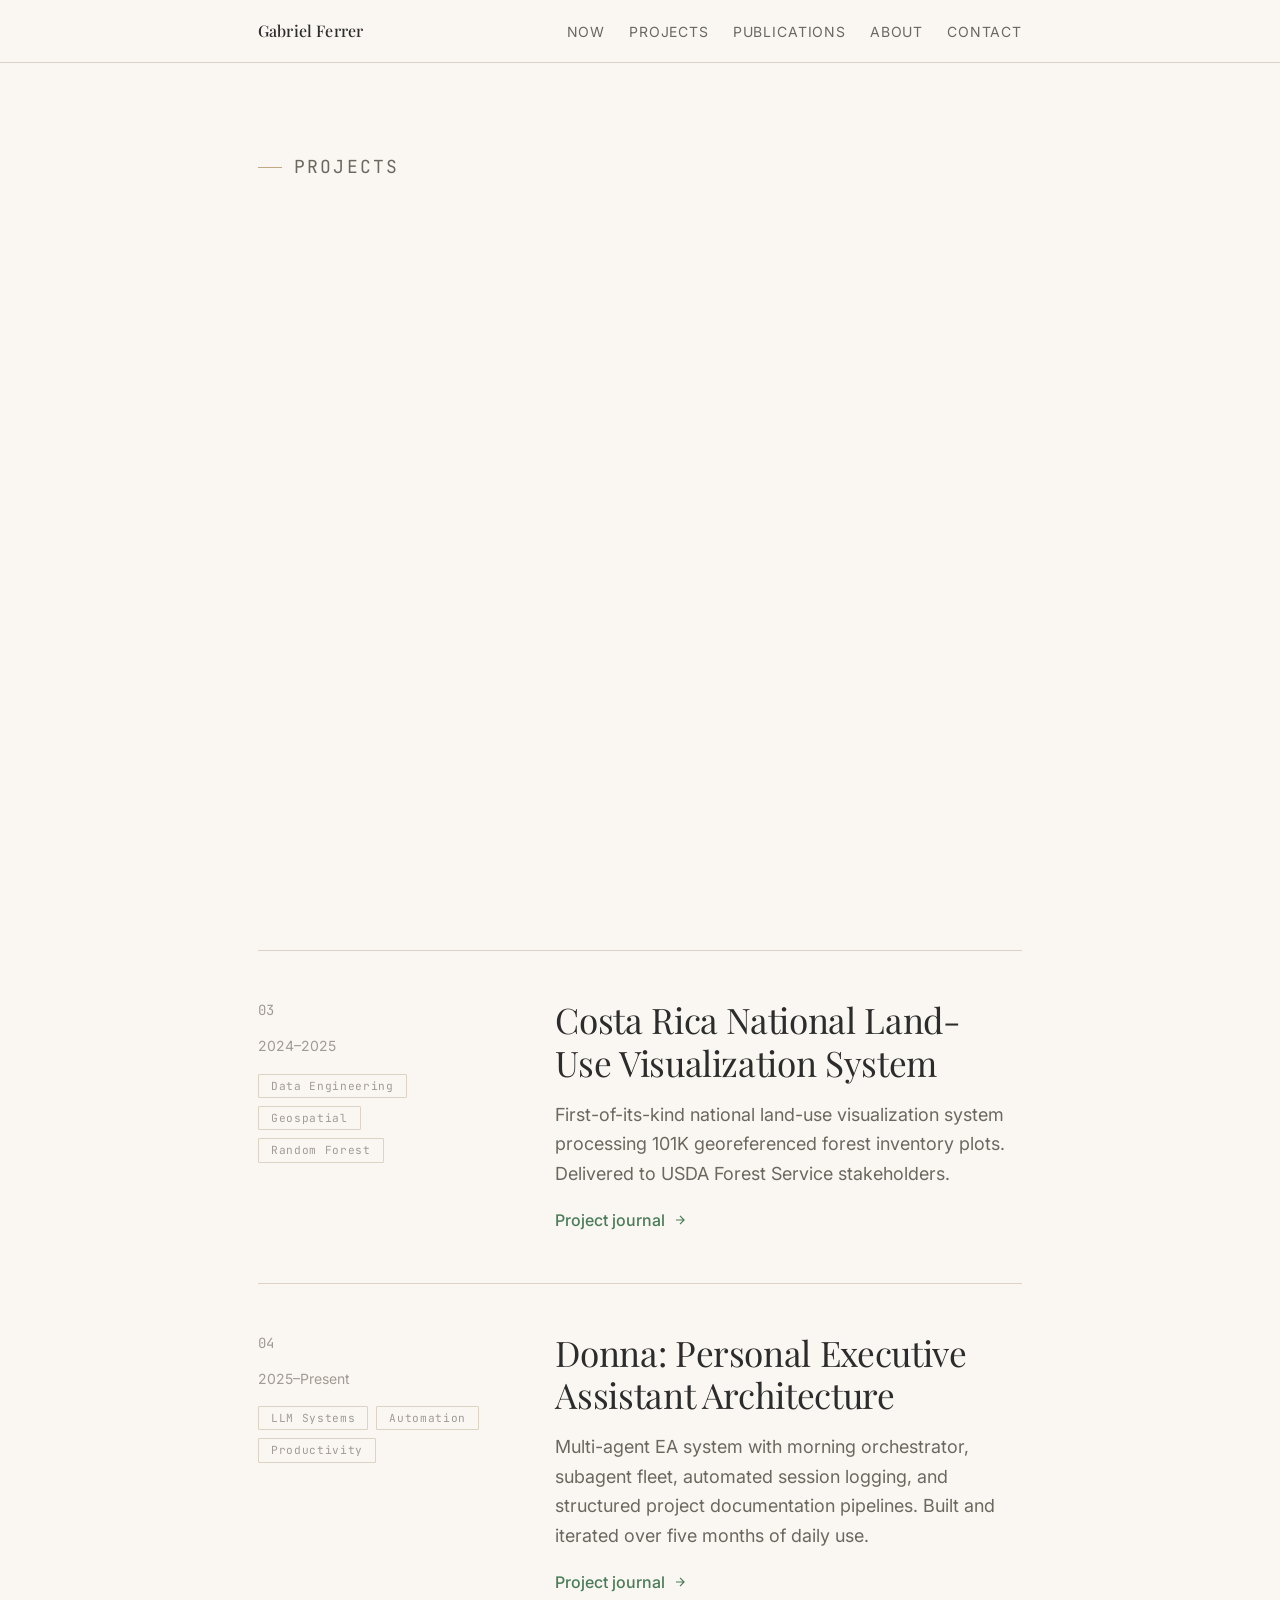
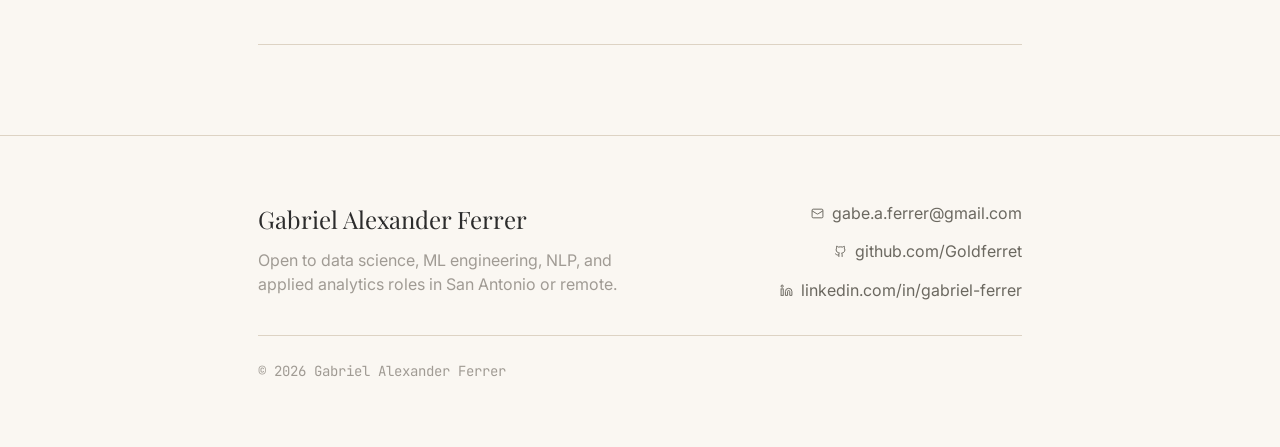
==== work/index.html @ 1fe6c764 "add: style.css, work/index.html, _template.html; extract inline CSS" ====
<!DOCTYPE html>
<html lang="en">
<head>
<meta charset="UTF-8">
<meta name="viewport" content="width=device-width, initial-scale=1.0">
<title>Projects — Gabriel Ferrer</title>
<meta name="description" content="Research projects and applied ML work by Gabriel Ferrer.">
<link rel="preconnect" href="https://fonts.googleapis.com">
<link rel="preconnect" href="https://fonts.gstatic.com" crossorigin>
<link href="https://fonts.googleapis.com/css2?family=Playfair+Display:ital,wght@0,400;0,500;0,600;1,400&family=Inter:wght@300;400;500&family=JetBrains+Mono:wght@400;500&display=swap" rel="stylesheet">
<link rel="stylesheet" href="../style.css">
</head>
<body>

<nav>
  <div class="container nav-inner">
    <a href="/" class="nav-name">Gabriel Ferrer</a>
    <ul class="nav-links">
      <li><a href="/#now">Now</a></li>
      <li><a href="/work/">Projects</a></li>
      <li><a href="/#publications">Publications</a></li>
      <li><a href="/#about">About</a></li>
      <li><a href="/#contact">Contact</a></li>
    </ul>
  </div>
</nav>

<section>
  <div class="container">
    <p class="section-label">Projects</p>

    <div class="work-list">

      <!-- BEACON -->
      <article class="work-entry fade-in">
        <div class="work-meta">
          <p class="work-number">01</p>
          <span class="work-year">2024–2025</span>
          <div class="work-tags">
            <span class="tag">Interpretable ML</span>
            <span class="tag">Remote Sensing</span>
            <span class="tag">Edge AIoT</span>
          </div>
        </div>
        <div class="work-content">
          <h2 class="work-title">Beacon: Interpretable Land-Use Classification for Edge AIoT</h2>
          <p class="work-desc">
            750-experiment ML benchmark comparing interpretable vs. black-box classifiers on remote sensing data. Best Poster Award, ACM/IEEE SEC 2025. Full journal version submitted to J-STARS.
          </p>
          <a href="/work/beacon/" class="work-link">
            Project journal
            <svg class="work-link-arrow" width="14" height="14" viewBox="0 0 24 24" fill="none" stroke="currentColor" stroke-width="2"><path d="M5 12h14M12 5l7 7-7 7"/></svg>
          </a>
        </div>
      </article>

      <!-- MADSCI -->
      <article class="work-entry fade-in">
        <div class="work-meta">
          <p class="work-number">02</p>
          <span class="work-year">2025–Present</span>
          <div class="work-tags">
            <span class="tag">Multi-agent LLM</span>
            <span class="tag">Robotics</span>
            <span class="tag">MCP Protocol</span>
          </div>
        </div>
        <div class="work-content">
          <h2 class="work-title">Tri-Agent LLM System for Autonomous Robotics</h2>
          <p class="work-desc">
            Three-agent LLM orchestration system with 53 MCP tools enabling natural-language-driven autonomous experiment execution on physical robot hardware.
          </p>
          <a href="/work/madsci/" class="work-link">
            Project journal
            <svg class="work-link-arrow" width="14" height="14" viewBox="0 0 24 24" fill="none" stroke="currentColor" stroke-width="2"><path d="M5 12h14M12 5l7 7-7 7"/></svg>
          </a>
        </div>
      </article>

      <!-- USDA -->
      <article class="work-entry fade-in">
        <div class="work-meta">
          <p class="work-number">03</p>
          <span class="work-year">2024–2025</span>
          <div class="work-tags">
            <span class="tag">Data Engineering</span>
            <span class="tag">Geospatial</span>
            <span class="tag">Random Forest</span>
          </div>
        </div>
        <div class="work-content">
          <h2 class="work-title">Costa Rica National Land-Use Visualization System</h2>
          <p class="work-desc">
            First-of-its-kind national land-use visualization system processing 101K georeferenced forest inventory plots. Delivered to USDA Forest Service stakeholders.
          </p>
          <a href="/work/usda/" class="work-link">
            Project journal
            <svg class="work-link-arrow" width="14" height="14" viewBox="0 0 24 24" fill="none" stroke="currentColor" stroke-width="2"><path d="M5 12h14M12 5l7 7-7 7"/></svg>
          </a>
        </div>
      </article>

      <!-- DONNA -->
      <article class="work-entry fade-in">
        <div class="work-meta">
          <p class="work-number">04</p>
          <span class="work-year">2025–Present</span>
          <div class="work-tags">
            <span class="tag">LLM Systems</span>
            <span class="tag">Automation</span>
            <span class="tag">Productivity</span>
          </div>
        </div>
        <div class="work-content">
          <h2 class="work-title">Donna: Personal Executive Assistant Architecture</h2>
          <p class="work-desc">
            Multi-agent EA system with morning orchestrator, subagent fleet, automated session logging, and structured project documentation pipelines. Built and iterated over five months of daily use.
          </p>
          <a href="/work/donna/" class="work-link">
            Project journal
            <svg class="work-link-arrow" width="14" height="14" viewBox="0 0 24 24" fill="none" stroke="currentColor" stroke-width="2"><path d="M5 12h14M12 5l7 7-7 7"/></svg>
          </a>
        </div>
      </article>

    </div>
  </div>
</section>

<footer id="contact">
  <div class="container">
    <div class="footer-inner">
      <div>
        <p class="footer-name">Gabriel Alexander Ferrer</p>
        <p class="footer-tagline">Open to data science, ML engineering, NLP, and applied analytics roles in San Antonio or remote.</p>
      </div>
      <div class="footer-links">
        <a href="mailto:gabe.a.ferrer@gmail.com" class="footer-link">
          <svg width="13" height="13" viewBox="0 0 24 24" fill="none" stroke="currentColor" stroke-width="1.8"><rect x="2" y="4" width="20" height="16" rx="2"/><path d="m22 7-8.97 5.7a1.94 1.94 0 0 1-2.06 0L2 7"/></svg>
          gabe.a.ferrer@gmail.com
        </a>
        <a href="https://github.com/Goldferret" target="_blank" rel="noopener" class="footer-link">
          <svg width="13" height="13" viewBox="0 0 24 24" fill="none" stroke="currentColor" stroke-width="1.8"><path d="M15 22v-4a4.8 4.8 0 0 0-1-3.2c3 0 6-2 6-5.5.08-1.25-.27-2.48-1-3.5.28-1.15.28-2.35 0-3.5 0 0-1 0-3 1.5-2.64-.5-5.36-.5-8 0C6 2 5 2 5 2c-.3 1.15-.3 2.35 0 3.5A5.4 5.4 0 0 0 4 9c0 3.5 3 5.5 6 5.5-.39.49-.68 1.05-.85 1.65-.17.6-.22 1.23-.15 1.85v4"/><path d="M9 18c-4.51 2-5-2-7-2"/></svg>
          github.com/Goldferret
        </a>
        <a href="https://www.linkedin.com/in/gabriel-ferrer-299743276/" target="_blank" rel="noopener" class="footer-link">
          <svg width="13" height="13" viewBox="0 0 24 24" fill="none" stroke="currentColor" stroke-width="1.8"><path d="M16 8a6 6 0 0 1 6 6v7h-4v-7a2 2 0 0 0-2-2 2 2 0 0 0-2 2v7h-4v-7a6 6 0 0 1 6-6z"/><rect x="2" y="9" width="4" height="12"/><circle cx="4" cy="4" r="2"/></svg>
          linkedin.com/in/gabriel-ferrer
        </a>
      </div>
    </div>
    <div class="footer-note">
      <span>© 2026 Gabriel Alexander Ferrer</span>
    </div>
  </div>
</footer>

</body>
</html>
---- style.css ----
/* ─── TOKENS ─────────────────────────────────────────── */
:root {
  --cream:        #FAF7F2;
  --cream-dark:   #F2EDE4;
  --sand:         #C4A882;
  --sand-light:   #E8DDD0;
  --sand-divider: #DDD3C4;
  --text:         #2C2C2C;
  --text-muted:   #6B6860;
  --text-faint:   #A09B94;
  --green:        #4A7C59;
  --green-hover:  #3A6347;
  --green-bg:     #EDF3EF;

  --font-serif: 'Playfair Display', Georgia, serif;
  --font-sans:  'Inter', system-ui, sans-serif;
  --font-mono:  'JetBrains Mono', monospace;

  --text-xs:   clamp(0.75rem, 0.7rem + 0.25vw, 0.875rem);
  --text-sm:   clamp(0.875rem, 0.8rem + 0.35vw, 1rem);
  --text-base: clamp(1rem, 0.95rem + 0.25vw, 1.125rem);
  --text-lg:   clamp(1.125rem, 1rem + 0.75vw, 1.5rem);
  --text-xl:   clamp(1.5rem, 1.2rem + 1.25vw, 2.25rem);
  --text-2xl:  clamp(2rem, 1.2rem + 2.5vw, 3.5rem);
  --text-hero: clamp(2.75rem, 1rem + 5vw, 5rem);

  --space-2: 0.5rem;
  --space-3: 0.75rem;
  --space-4: 1rem;
  --space-5: 1.25rem;
  --space-6: 1.5rem;
  --space-8: 2rem;
  --space-10: 2.5rem;
  --space-12: 3rem;
  --space-16: 4rem;
  --space-20: 5rem;
  --space-24: 6rem;

  --content: 860px;
  --content-wide: 1100px;
  --ease-out: cubic-bezier(0.16, 1, 0.3, 1);
}

/* ─── BASE ───────────────────────────────────────────── */
*, *::before, *::after { box-sizing: border-box; margin: 0; padding: 0; }
html { scroll-behavior: smooth; -webkit-font-smoothing: antialiased; }
body {
  font-family: var(--font-sans);
  font-size: var(--text-base);
  color: var(--text);
  background: var(--cream);
  line-height: 1.65;
}
img { display: block; max-width: 100%; height: auto; }
p { max-width: 68ch; text-wrap: pretty; }
h1, h2, h3, h4 { text-wrap: balance; line-height: 1.2; }
a {
  color: var(--green);
  text-decoration: none;
  transition: color 160ms var(--ease-out);
}
a:hover { color: var(--green-hover); text-decoration: underline; text-underline-offset: 3px; }
::selection { background: color-mix(in oklch, var(--green) 18%, var(--cream)); }
:focus-visible { outline: 2px solid var(--green); outline-offset: 3px; }

/* ─── LAYOUT ─────────────────────────────────────────── */
.container {
  max-width: var(--content);
  margin-inline: auto;
  padding-inline: clamp(var(--space-5), 5vw, var(--space-12));
}
.container--wide { max-width: var(--content-wide); }

/* ─── NAV ────────────────────────────────────────────── */
nav {
  position: sticky; top: 0; z-index: 100;
  background: color-mix(in oklch, var(--cream) 92%, transparent);
  backdrop-filter: blur(8px);
  border-bottom: 1px solid var(--sand-divider);
  padding-block: var(--space-4);
}
.nav-inner {
  display: flex;
  justify-content: space-between;
  align-items: baseline;
  gap: var(--space-8);
}
.nav-name {
  font-family: var(--font-serif);
  font-size: var(--text-sm);
  font-weight: 500;
  color: var(--text);
  letter-spacing: 0.01em;
  text-decoration: none;
}
.nav-name:hover { color: var(--green); text-decoration: none; }
.nav-links {
  display: flex;
  gap: var(--space-6);
  list-style: none;
}
.nav-links a {
  font-size: var(--text-xs);
  font-weight: 400;
  letter-spacing: 0.06em;
  text-transform: uppercase;
  color: var(--text-muted);
}
.nav-links a:hover { color: var(--green); text-decoration: none; }

/* ─── DIVIDER ────────────────────────────────────────── */
.divider {
  border: none;
  border-top: 1px solid var(--sand-divider);
  margin-block: 0;
}

/* ─── SECTION SHARED ─────────────────────────────────── */
section { padding-block: clamp(var(--space-12), 7vw, var(--space-24)); }
.section-label {
  font-family: var(--font-mono);
  font-size: var(--text-base);
  letter-spacing: 0.12em;
  text-transform: uppercase;
  color: var(--text-muted);
  margin-bottom: var(--space-8);
  display: flex;
  align-items: center;
  gap: var(--space-3);
}
.section-label::before {
  content: '';
  display: inline-block;
  width: 24px;
  height: 1px;
  background: var(--sand);
}
.section-heading {
  font-family: var(--font-serif);
  font-size: var(--text-xl);
  font-weight: 400;
  color: var(--text);
  margin-bottom: var(--space-8);
  letter-spacing: -0.01em;
}

/* ─── HERO ───────────────────────────────────────────── */
#hero {
  padding-block: clamp(var(--space-16), 10vw, var(--space-24)) clamp(var(--space-12), 7vw, var(--space-20));
}
.hero-eyebrow {
  font-family: var(--font-mono);
  font-size: var(--text-xs);
  letter-spacing: 0.14em;
  text-transform: uppercase;
  color: var(--text-faint);
  margin-bottom: var(--space-5);
}
.hero-name {
  font-family: var(--font-serif);
  font-size: var(--text-hero);
  font-weight: 400;
  color: var(--text);
  margin-bottom: var(--space-6);
  letter-spacing: -0.01em;
}
.hero-name em {
  font-style: italic;
  color: var(--green);
}
.hero-bio {
  font-size: var(--text-lg);
  font-weight: 300;
  color: var(--text-muted);
  max-width: 56ch;
  line-height: 1.6;
  margin-bottom: var(--space-10);
}
.hero-links {
  display: flex;
  flex-wrap: wrap;
  gap: var(--space-4) var(--space-6);
  align-items: center;
}
.hero-link {
  font-size: var(--text-sm);
  font-weight: 400;
  color: var(--text-muted);
  display: flex;
  align-items: center;
  gap: var(--space-2);
  transition: color 160ms var(--ease-out);
}
.hero-link:hover { color: var(--green); text-decoration: none; }
.hero-link svg { opacity: 0.5; transition: opacity 160ms; }
.hero-link:hover svg { opacity: 1; }
.hero-link--primary {
  color: var(--green);
  font-weight: 500;
}
.hero-link--primary:hover { color: var(--green-hover); }

/* ─── NOW ────────────────────────────────────────────── */
#now { padding-block: clamp(var(--space-10), 5vw, var(--space-16)); }
.now-grid {
  display: grid;
  grid-template-columns: 1fr 1fr;
  gap: var(--space-10) var(--space-16);
}
.now-item-label {
  font-family: var(--font-mono);
  font-size: var(--text-xs);
  color: var(--text-faint);
  letter-spacing: 0.1em;
  text-transform: uppercase;
  margin-bottom: var(--space-3);
}
.now-item-text {
  font-size: var(--text-base);
  color: var(--text);
  line-height: 1.55;
}
.now-item-text strong { font-weight: 500; }
.availability-badge {
  display: inline-flex;
  align-items: center;
  gap: var(--space-2);
  font-size: var(--text-xs);
  font-weight: 500;
  color: var(--green);
  background: var(--green-bg);
  padding: var(--space-2) var(--space-4);
  border-radius: 2px;
  margin-top: var(--space-3);
  letter-spacing: 0.04em;
}
.availability-badge::before {
  content: '';
  width: 6px; height: 6px;
  border-radius: 50%;
  background: var(--green);
}

/* ─── WORK ───────────────────────────────────────────── */
#work {}
.work-list { display: flex; flex-direction: column; }
.work-entry {
  display: grid;
  grid-template-columns: 1fr 2fr;
  gap: var(--space-8) var(--space-16);
  padding-block: clamp(var(--space-8), 4vw, var(--space-12));
  border-top: 1px solid var(--sand-divider);
  transition: background 200ms var(--ease-out);
}
.work-entry:last-child { border-bottom: 1px solid var(--sand-divider); }
.work-entry:hover { background: color-mix(in oklch, var(--sand-light) 30%, transparent); }
.work-meta {}
.work-number {
  font-family: var(--font-mono);
  font-size: var(--text-xs);
  color: var(--text-faint);
  margin-bottom: var(--space-3);
}
.work-year {
  font-size: var(--text-xs);
  color: var(--text-faint);
  font-weight: 400;
  display: block;
  margin-top: var(--space-3);
}
.work-tags {
  display: flex;
  flex-wrap: wrap;
  gap: var(--space-2);
  margin-top: var(--space-4);
}
.tag {
  font-family: var(--font-mono);
  font-size: 0.7rem;
  letter-spacing: 0.06em;
  color: var(--text-faint);
  border: 1px solid var(--sand-divider);
  padding: 2px var(--space-3);
  border-radius: 1px;
}
.work-content {}
.work-title {
  font-family: var(--font-serif);
  font-size: var(--text-xl);
  font-weight: 400;
  color: var(--text);
  margin-bottom: var(--space-4);
  letter-spacing: -0.01em;
}
.work-desc {
  font-size: var(--text-base);
  color: var(--text-muted);
  line-height: 1.65;
  margin-bottom: var(--space-4);
  max-width: 60ch;
}
.work-outcome {
  display: flex;
  align-items: flex-start;
  gap: var(--space-3);
  padding: var(--space-4) var(--space-5);
  background: var(--cream-dark);
  border-left: 2px solid var(--sand);
  margin-bottom: var(--space-5);
}
.work-outcome-text {
  font-size: var(--text-sm);
  color: var(--text-muted);
  line-height: 1.55;
}
.work-outcome-text strong {
  color: var(--text);
  font-weight: 500;
}
.work-figure {
  margin-top: var(--space-5);
}
.work-figure img {
  width: 100%;
  max-width: 480px;
  border: 1px solid var(--sand-divider);
  background: #fff;
}
.work-caption {
  font-size: var(--text-xs);
  color: var(--text-faint);
  margin-top: var(--space-3);
  max-width: 52ch;
  line-height: 1.5;
}
.work-link {
  font-size: var(--text-sm);
  font-weight: 500;
  display: inline-flex;
  align-items: center;
  gap: var(--space-2);
  color: var(--green);
}
.work-link:hover { text-decoration: none; color: var(--green-hover); }
.work-link-arrow { transition: transform 200ms var(--ease-out); }
.work-link:hover .work-link-arrow { transform: translateX(3px); }

/* ─── PUBLICATIONS ───────────────────────────────────── */
#publications { background: var(--cream-dark); }
.pub-list { display: flex; flex-direction: column; gap: var(--space-6); }
.pub-entry {
  display: grid;
  grid-template-columns: auto 1fr;
  gap: var(--space-4) var(--space-8);
  align-items: start;
}
.pub-badge {
  font-family: var(--font-mono);
  font-size: var(--text-xs);
  font-weight: 500;
  color: var(--green);
  background: var(--green-bg);
  border: 1px solid color-mix(in oklch, var(--green) 25%, var(--cream));
  padding: var(--space-2) var(--space-3);
  white-space: nowrap;
  border-radius: 1px;
  letter-spacing: 0.04em;
}
.pub-badge--pending {
  color: var(--text-faint);
  background: var(--cream-dark);
  border-color: var(--sand-divider);
}
.pub-title {
  font-family: var(--font-serif);
  font-size: var(--text-base);
  font-weight: 400;
  color: var(--text);
  margin-bottom: var(--space-2);
  line-height: 1.4;
}
.pub-meta {
  font-size: var(--text-xs);
  color: var(--text-faint);
  line-height: 1.5;
}

/* ─── ABOUT ──────────────────────────────────────────── */
#about {
  display: grid;
  grid-template-columns: 2fr 1fr;
  gap: var(--space-16);
  align-items: start;
  padding-block: clamp(var(--space-12), 7vw, var(--space-24));
}
.about-text { }
.about-heading {
  font-family: var(--font-serif);
  font-size: var(--text-xl);
  font-weight: 400;
  margin-bottom: var(--space-6);
  color: var(--text);
}
.about-body {
  font-size: var(--text-base);
  color: var(--text-muted);
  line-height: 1.7;
  margin-bottom: var(--space-5);
}
.about-aside { }
.aside-block {
  margin-bottom: var(--space-8);
}
.aside-label {
  font-family: var(--font-mono);
  font-size: var(--text-xs);
  text-transform: uppercase;
  letter-spacing: 0.1em;
  color: var(--text-faint);
  margin-bottom: var(--space-3);
}
.aside-list {
  list-style: none;
  display: flex;
  flex-direction: column;
  gap: var(--space-2);
}
.aside-list li {
  font-size: var(--text-sm);
  color: var(--text-muted);
  display: flex;
  align-items: center;
  gap: var(--space-2);
}
.aside-list li::before {
  content: '';
  width: 4px; height: 4px;
  background: var(--sand);
  border-radius: 50%;
  flex-shrink: 0;
}

/* ─── CONTACT / FOOTER ───────────────────────────────── */
footer {
  border-top: 1px solid var(--sand-divider);
  padding-block: clamp(var(--space-10), 5vw, var(--space-16));
}
.footer-inner {
  display: flex;
  justify-content: space-between;
  align-items: flex-start;
  gap: var(--space-8);
  flex-wrap: wrap;
}
.footer-name {
  font-family: var(--font-serif);
  font-size: var(--text-lg);
  font-weight: 400;
  color: var(--text);
  margin-bottom: var(--space-2);
}
.footer-tagline {
  font-size: var(--text-sm);
  color: var(--text-faint);
  max-width: 38ch;
  line-height: 1.5;
}
.footer-links {
  display: flex;
  flex-direction: column;
  gap: var(--space-3);
  align-items: flex-end;
}
.footer-link {
  font-size: var(--text-sm);
  color: var(--text-muted);
  display: flex;
  align-items: center;
  gap: var(--space-2);
}
.footer-link:hover { color: var(--green); text-decoration: none; }
.footer-note {
  margin-top: var(--space-8);
  padding-top: var(--space-6);
  border-top: 1px solid var(--sand-divider);
  font-family: var(--font-mono);
  font-size: var(--text-xs);
  color: var(--text-faint);
  display: flex;
  justify-content: space-between;
  flex-wrap: wrap;
  gap: var(--space-3);
}

/* ─── SCROLL REVEALS ─────────────────────────────────── */
.fade-in { opacity: 1; }
@supports (animation-timeline: scroll()) {
  .fade-in {
    opacity: 0;
    animation: reveal-fade linear both;
    animation-timeline: view();
    animation-range: entry 0% entry 80%;
  }
  @keyframes reveal-fade { to { opacity: 1; } }
}

/* ─── RESPONSIVE ─────────────────────────────────────── */
@media (max-width: 700px) {
  .now-grid { grid-template-columns: 1fr; }
  .work-entry { grid-template-columns: 1fr; }
  #about { grid-template-columns: 1fr; }
  .footer-inner { flex-direction: column; }
  .footer-links { align-items: flex-start; }
  .nav-links { display: none; }
  .pub-entry { grid-template-columns: 1fr; }
}

@media (prefers-reduced-motion: reduce) {
  *, *::before, *::after {
    animation-duration: 0.01ms !important;
    transition-duration: 0.01ms !important;
  }
}
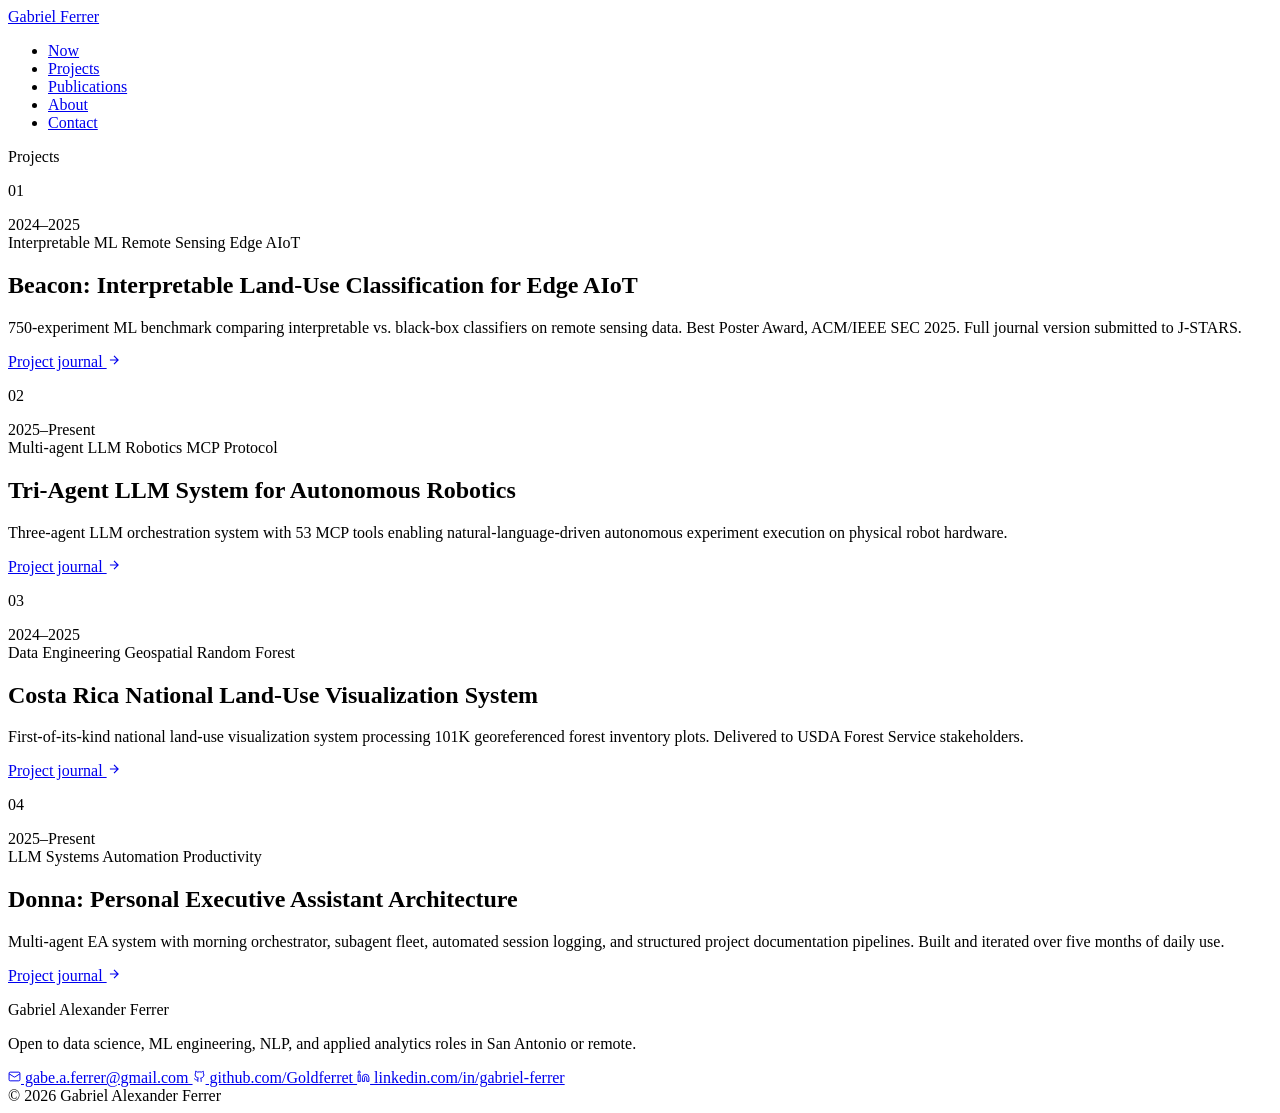
==== commit 32ed09be: "fix: use /portfolio/ base path for style.css across all pages" ====
--- a/work/index.html
+++ b/work/index.html
@@ -8,7 +8,7 @@
 <link rel="preconnect" href="https://fonts.googleapis.com">
 <link rel="preconnect" href="https://fonts.gstatic.com" crossorigin>
 <link href="https://fonts.googleapis.com/css2?family=Playfair+Display:ital,wght@0,400;0,500;0,600;1,400&family=Inter:wght@300;400;500&family=JetBrains+Mono:wght@400;500&display=swap" rel="stylesheet">
-<link rel="stylesheet" href="../style.css">
+<link rel="stylesheet" href="/portfolio/style.css">
 </head>
 <body>
 
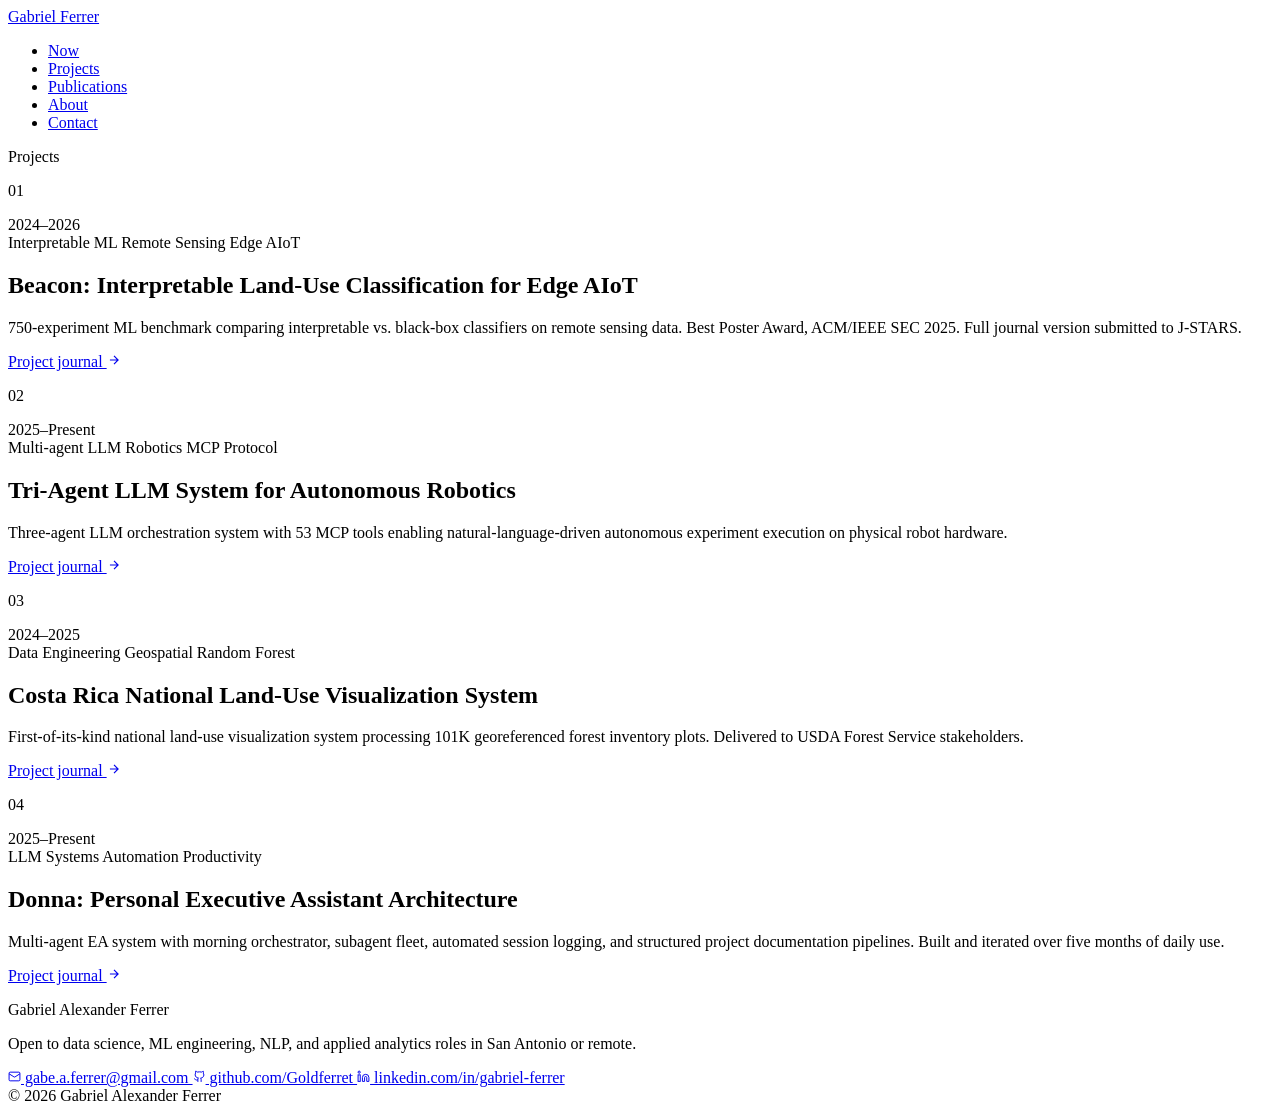
==== commit ea84affb: "fix: beacon year to 2024-2026 in work index" ====
--- a/work/index.html
+++ b/work/index.html
@@ -14,13 +14,13 @@
 
 <nav>
   <div class="container nav-inner">
-    <a href="/" class="nav-name">Gabriel Ferrer</a>
+    <a href="/portfolio/" class="nav-name">Gabriel Ferrer</a>
     <ul class="nav-links">
-      <li><a href="/#now">Now</a></li>
-      <li><a href="/work/">Projects</a></li>
-      <li><a href="/#publications">Publications</a></li>
-      <li><a href="/#about">About</a></li>
-      <li><a href="/#contact">Contact</a></li>
+      <li><a href="/portfolio/#now">Now</a></li>
+      <li><a href="/portfolio/work/">Projects</a></li>
+      <li><a href="/portfolio/#publications">Publications</a></li>
+      <li><a href="/portfolio/#about">About</a></li>
+      <li><a href="/portfolio/#contact">Contact</a></li>
     </ul>
   </div>
 </nav>
@@ -35,7 +35,7 @@
       <article class="work-entry fade-in">
         <div class="work-meta">
           <p class="work-number">01</p>
-          <span class="work-year">2024–2025</span>
+          <span class="work-year">2024–2026</span>
           <div class="work-tags">
             <span class="tag">Interpretable ML</span>
             <span class="tag">Remote Sensing</span>
@@ -47,7 +47,7 @@
           <p class="work-desc">
             750-experiment ML benchmark comparing interpretable vs. black-box classifiers on remote sensing data. Best Poster Award, ACM/IEEE SEC 2025. Full journal version submitted to J-STARS.
           </p>
-          <a href="/work/beacon/" class="work-link">
+          <a href="/portfolio/work/beacon/interpretability-cost.html" class="work-link">
             Project journal
             <svg class="work-link-arrow" width="14" height="14" viewBox="0 0 24 24" fill="none" stroke="currentColor" stroke-width="2"><path d="M5 12h14M12 5l7 7-7 7"/></svg>
           </a>
@@ -70,7 +70,7 @@
           <p class="work-desc">
             Three-agent LLM orchestration system with 53 MCP tools enabling natural-language-driven autonomous experiment execution on physical robot hardware.
           </p>
-          <a href="/work/madsci/" class="work-link">
+          <a href="/portfolio/work/madsci/" class="work-link">
             Project journal
             <svg class="work-link-arrow" width="14" height="14" viewBox="0 0 24 24" fill="none" stroke="currentColor" stroke-width="2"><path d="M5 12h14M12 5l7 7-7 7"/></svg>
           </a>
@@ -93,7 +93,7 @@
           <p class="work-desc">
             First-of-its-kind national land-use visualization system processing 101K georeferenced forest inventory plots. Delivered to USDA Forest Service stakeholders.
           </p>
-          <a href="/work/usda/" class="work-link">
+          <a href="/portfolio/work/usda/" class="work-link">
             Project journal
             <svg class="work-link-arrow" width="14" height="14" viewBox="0 0 24 24" fill="none" stroke="currentColor" stroke-width="2"><path d="M5 12h14M12 5l7 7-7 7"/></svg>
           </a>
@@ -116,7 +116,7 @@
           <p class="work-desc">
             Multi-agent EA system with morning orchestrator, subagent fleet, automated session logging, and structured project documentation pipelines. Built and iterated over five months of daily use.
           </p>
-          <a href="/work/donna/" class="work-link">
+          <a href="/portfolio/work/donna/" class="work-link">
             Project journal
             <svg class="work-link-arrow" width="14" height="14" viewBox="0 0 24 24" fill="none" stroke="currentColor" stroke-width="2"><path d="M5 12h14M12 5l7 7-7 7"/></svg>
           </a>
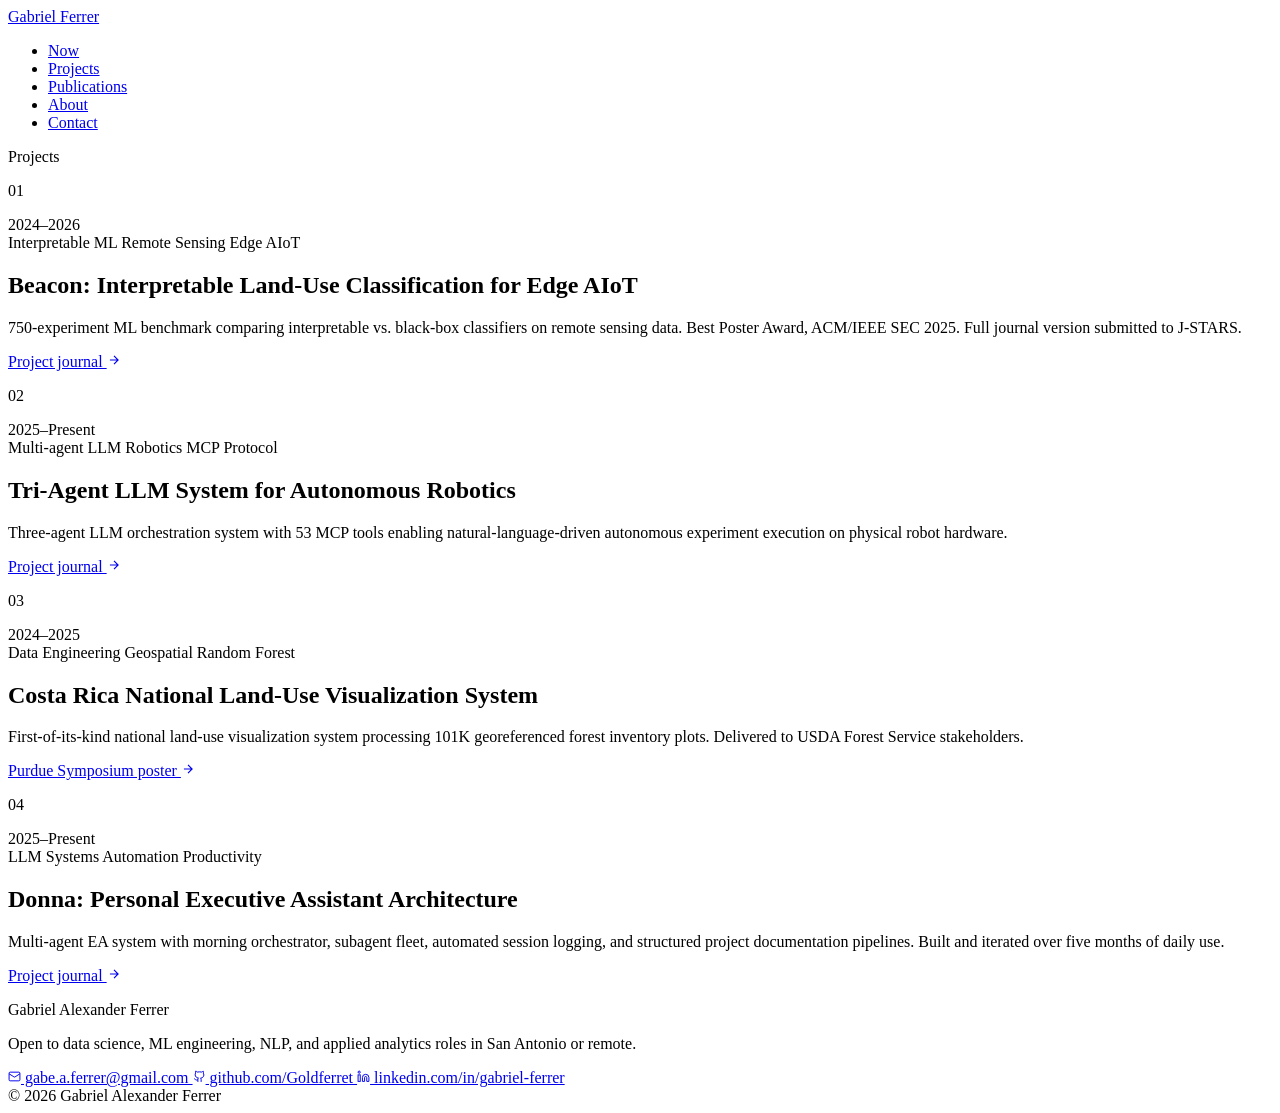
==== commit 74d437ee: "add: USDA poster PDF, replace placeholder links with poster link" ====
--- a/work/index.html
+++ b/work/index.html
@@ -93,9 +93,10 @@
           <p class="work-desc">
             First-of-its-kind national land-use visualization system processing 101K georeferenced forest inventory plots. Delivered to USDA Forest Service stakeholders.
           </p>
-          <a href="/portfolio/work/usda/" class="work-link">
-            Project journal
+          <a href="/portfolio/work/usda/purdue-symposium-poster.pdf" target="_blank" rel="noopener" class="work-link">
+            Purdue Symposium poster
             <svg class="work-link-arrow" width="14" height="14" viewBox="0 0 24 24" fill="none" stroke="currentColor" stroke-width="2"><path d="M5 12h14M12 5l7 7-7 7"/></svg>
+          </a>
           </a>
         </div>
       </article>
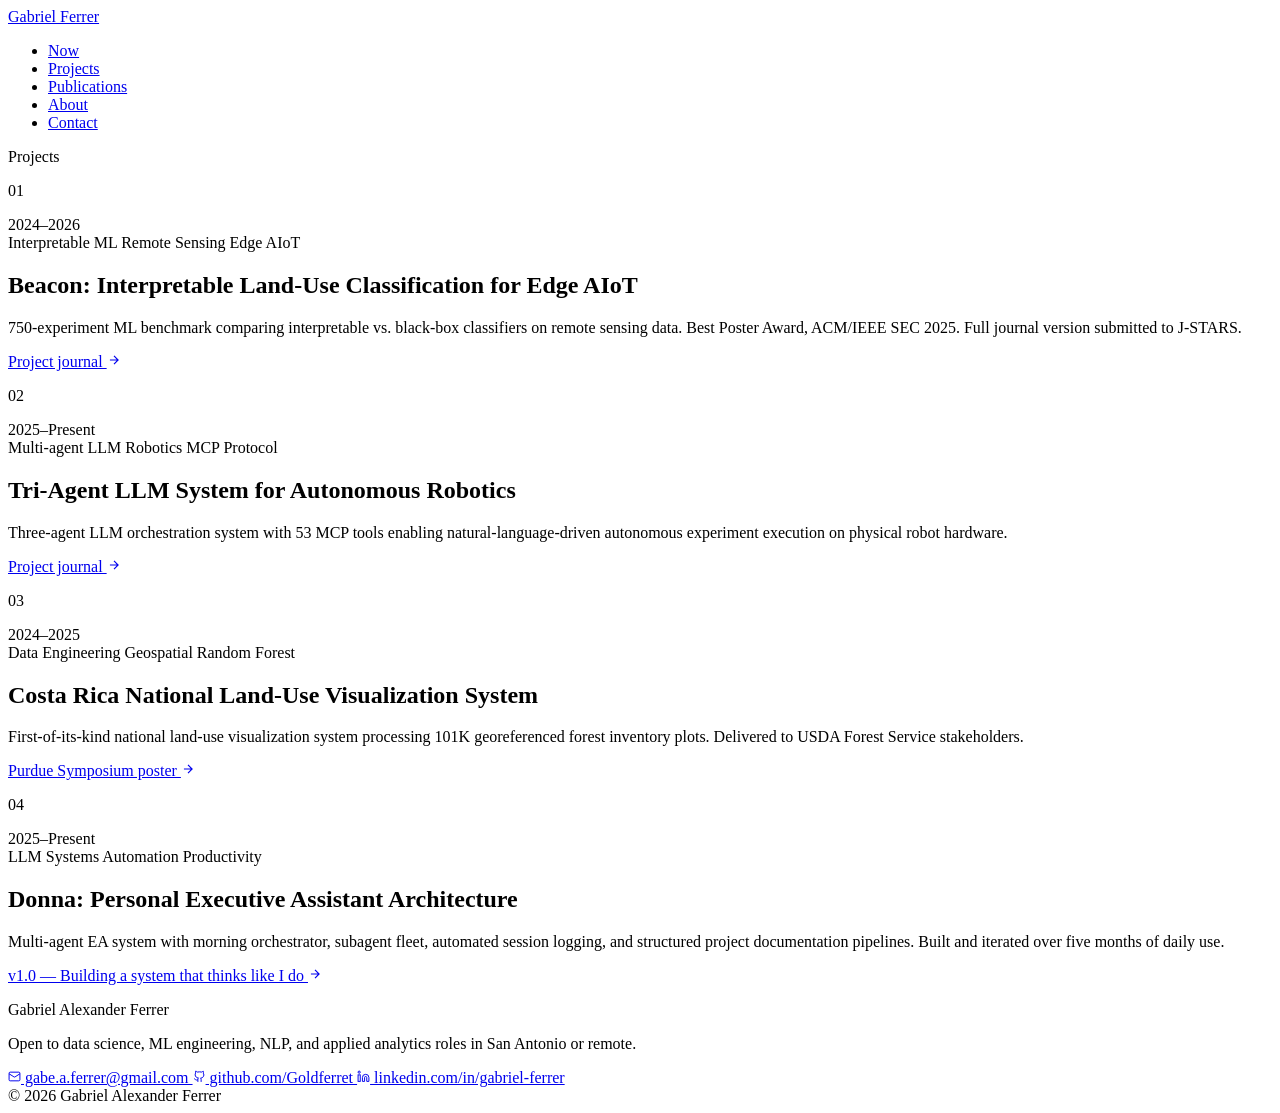
==== commit e6ddc0ec: "add: donna v1.0 journal entry, update work index links" ====
--- a/work/index.html
+++ b/work/index.html
@@ -117,9 +117,10 @@
           <p class="work-desc">
             Multi-agent EA system with morning orchestrator, subagent fleet, automated session logging, and structured project documentation pipelines. Built and iterated over five months of daily use.
           </p>
-          <a href="/portfolio/work/donna/" class="work-link">
-            Project journal
+          <a href="/portfolio/work/donna/v1-design.html" class="work-link">
+            v1.0 — Building a system that thinks like I do
             <svg class="work-link-arrow" width="14" height="14" viewBox="0 0 24 24" fill="none" stroke="currentColor" stroke-width="2"><path d="M5 12h14M12 5l7 7-7 7"/></svg>
+          </a>
           </a>
         </div>
       </article>
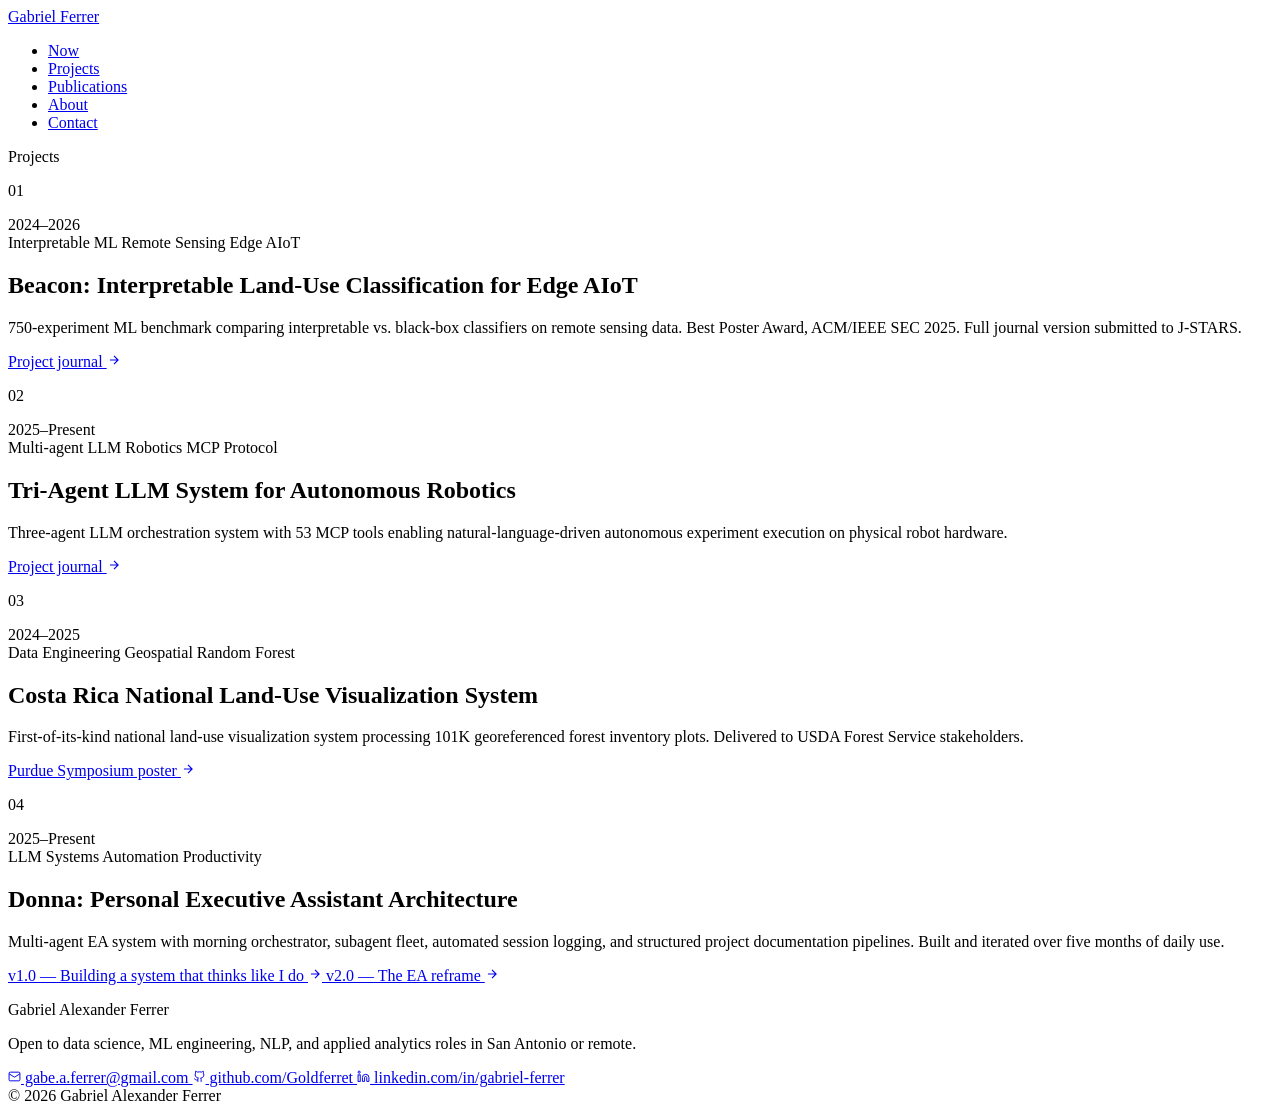
==== commit ebc57937: "add: donna v2.0 entry, update work index with both donna entries" ====
--- a/work/index.html
+++ b/work/index.html
@@ -121,6 +121,10 @@
             v1.0 — Building a system that thinks like I do
             <svg class="work-link-arrow" width="14" height="14" viewBox="0 0 24 24" fill="none" stroke="currentColor" stroke-width="2"><path d="M5 12h14M12 5l7 7-7 7"/></svg>
           </a>
+          <a href="/portfolio/work/donna/ea-reframe.html" class="work-link" style="margin-top: var(--space-3);">
+            v2.0 — The EA reframe
+            <svg class="work-link-arrow" width="14" height="14" viewBox="0 0 24 24" fill="none" stroke="currentColor" stroke-width="2"><path d="M5 12h14M12 5l7 7-7 7"/></svg>
+          </a>
           </a>
         </div>
       </article>
